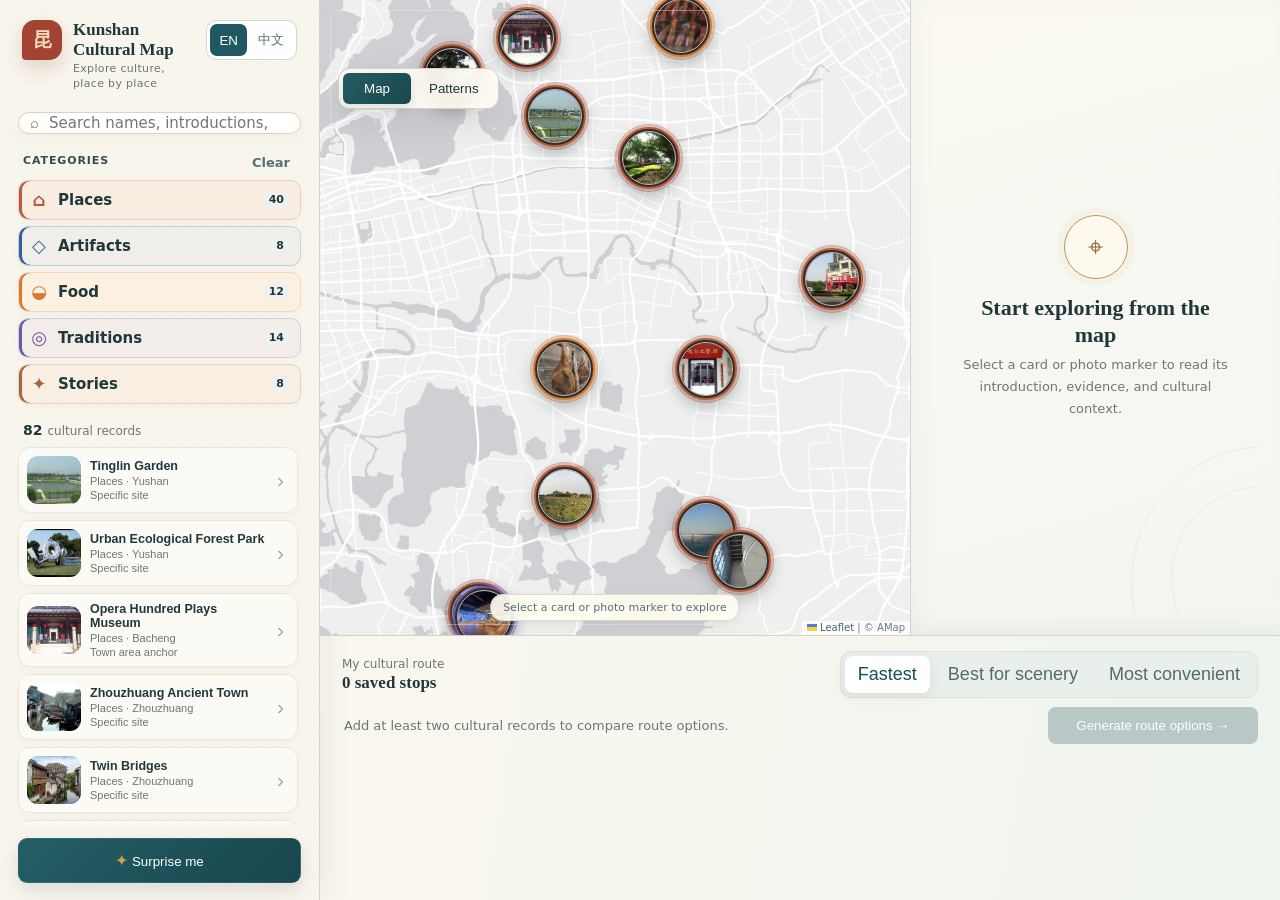
==== map.html @ 2eab8b7f "Enhance Kunshan cultural map experience" ====
<!doctype html>
<html lang="en">
  <head>
    <meta charset="UTF-8" />
    <meta name="viewport" content="width=device-width, initial-scale=1.0" />
    <meta name="description" content="Kunshan Cultural Map: discover culture, save places, and plan a route." />
    <title>Kunshan Cultural Map</title>
    <link rel="icon" type="image/svg+xml" href="data:image/svg+xml,%3Csvg xmlns='http://www.w3.org/2000/svg' viewBox='0 0 64 64'%3E%3Cpath fill='%231c4d57' d='M8 11h48v42H8z'/%3E%3Cpath fill='%23f3b841' d='M16 21h32v5H16zm0 10h24v5H16zm0 10h32v5H16z'/%3E%3C/svg%3E" />
    <link rel="stylesheet" href="vendor/leaflet.css" />
    <link rel="stylesheet" href="styles.css?v=cultural-polish-10" />
  </head>
  <body>
    <div class="app-shell">
      <aside class="sidebar" id="explorePanel" aria-label="Cultural discovery">
        <header class="brand"><a class="brand-mark" href="index.html" aria-label="Home">昆</a><div><strong id="brandTitle">Kunshan Cultural Map</strong><small id="brandSubtitle">Explore culture, place by place</small></div><div class="language-toggle" role="group" aria-label="Language"><button type="button" data-language="en">EN</button><button type="button" data-language="zh">中文</button></div></header>
        <label class="search"><span aria-hidden="true">⌕</span><input id="searchInput" type="search" placeholder="Search culture, places, or stories" autocomplete="off" /></label>
        <div class="filter-heading"><span id="categoryHeading">Categories</span><button id="clearFilters" class="text-button">Clear</button></div>
        <nav id="categoryFilters" class="filters" aria-label="Cultural category filters"></nav>
        <div class="results-meta"><strong id="resultCount">0</strong><span id="resultLabel">cultural discoveries</span></div>
        <section id="itemList" class="item-list" aria-label="文化发现列表"></section>
        <button id="surpriseButton" class="surprise" type="button"><span>✦</span> Surprise me</button>
      </aside>

      <main class="map-area">
        <div class="map-toolbar"><span id="mapLabel" class="map-label"><i></i> Kunshan · Cultural discovery</span><div class="zoom-controls"><button id="zoomIn" aria-label="Zoom in">+</button><button id="zoomOut" aria-label="Zoom out">−</button><button id="resetMap" aria-label="Reset map">⌖</button></div></div>
        <div class="view-switch" role="group" aria-label="Visualization view"><button id="mapViewButton" type="button" aria-pressed="true">Map</button><button id="patternsViewButton" type="button" aria-pressed="false">Patterns</button></div>
        <section id="patternsPanel" class="patterns-panel" hidden aria-label="Cultural patterns"><div class="patterns-intro"><h2 id="patternsTitle">Cultural patterns</h2><p id="patternsIntro">Compare categories and explore sourced cultural connections.</p></div><div class="patterns-grid"><div class="chart-card"><h3 id="chartTitle">Discoveries by category</h3><p id="chartHint">Select a bar to filter the map and list.</p><div id="categoryChart" class="category-chart"></div></div><div class="chart-card network-card"><h3 id="networkTitle">Cultural connections</h3><p id="networkHint">Select a node to see its story. Links come from the source dataset, not travel routes.</p><svg id="networkGraph" viewBox="0 0 600 390" role="img" aria-label="Network of related cultural discoveries"></svg><div id="networkLegend" class="network-legend"></div></div></div></section>
        <div id="mapViewport" class="map-viewport" aria-label="Interactive Kunshan map. Drag and zoom to explore." tabindex="0"></div>
        <div id="mapHint" class="map-hint">Drag to explore · Scroll or use controls to zoom</div>
      </main>

      <aside id="detailPanel" class="detail-panel" aria-live="polite"></aside>
      <section id="routePanel" class="route-panel" aria-label="Cultural route planning"></section>
    </div>
    <script src="data.js"></script>
    <script src="vendor/leaflet.js"></script>
    <script src="app.js?v=clean-markers-8"></script>
  </body>
</html>
---- vendor/leaflet.css ----
/* required styles */

.leaflet-pane,
.leaflet-tile,
.leaflet-marker-icon,
.leaflet-marker-shadow,
.leaflet-tile-container,
.leaflet-pane > svg,
.leaflet-pane > canvas,
.leaflet-zoom-box,
.leaflet-image-layer,
.leaflet-layer {
	position: absolute;
	left: 0;
	top: 0;
	}
.leaflet-container {
	overflow: hidden;
	}
.leaflet-tile,
.leaflet-marker-icon,
.leaflet-marker-shadow {
	-webkit-user-select: none;
	   -moz-user-select: none;
	        user-select: none;
	  -webkit-user-drag: none;
	}
/* Prevents IE11 from highlighting tiles in blue */
.leaflet-tile::selection {
	background: transparent;
}
/* Safari renders non-retina tile on retina better with this, but Chrome is worse */
.leaflet-safari .leaflet-tile {
	image-rendering: -webkit-optimize-contrast;
	}
/* hack that prevents hw layers "stretching" when loading new tiles */
.leaflet-safari .leaflet-tile-container {
	width: 1600px;
	height: 1600px;
	-webkit-transform-origin: 0 0;
	}
.leaflet-marker-icon,
.leaflet-marker-shadow {
	display: block;
	}
/* .leaflet-container svg: reset svg max-width decleration shipped in Joomla! (joomla.org) 3.x */
/* .leaflet-container img: map is broken in FF if you have max-width: 100% on tiles */
.leaflet-container .leaflet-overlay-pane svg {
	max-width: none !important;
	max-height: none !important;
	}
.leaflet-container .leaflet-marker-pane img,
.leaflet-container .leaflet-shadow-pane img,
.leaflet-container .leaflet-tile-pane img,
.leaflet-container img.leaflet-image-layer,
.leaflet-container .leaflet-tile {
	max-width: none !important;
	max-height: none !important;
	width: auto;
	padding: 0;
	}

.leaflet-container img.leaflet-tile {
	/* See: https://bugs.chromium.org/p/chromium/issues/detail?id=600120 */
	mix-blend-mode: plus-lighter;
}

.leaflet-container.leaflet-touch-zoom {
	-ms-touch-action: pan-x pan-y;
	touch-action: pan-x pan-y;
	}
.leaflet-container.leaflet-touch-drag {
	-ms-touch-action: pinch-zoom;
	/* Fallback for FF which doesn't support pinch-zoom */
	touch-action: none;
	touch-action: pinch-zoom;
}
.leaflet-container.leaflet-touch-drag.leaflet-touch-zoom {
	-ms-touch-action: none;
	touch-action: none;
}
.leaflet-container {
	-webkit-tap-highlight-color: transparent;
}
.leaflet-container a {
	-webkit-tap-highlight-color: rgba(51, 181, 229, 0.4);
}
.leaflet-tile {
	filter: inherit;
	visibility: hidden;
	}
.leaflet-tile-loaded {
	visibility: inherit;
	}
.leaflet-zoom-box {
	width: 0;
	height: 0;
	-moz-box-sizing: border-box;
	     box-sizing: border-box;
	z-index: 800;
	}
/* workaround for https://bugzilla.mozilla.org/show_bug.cgi?id=888319 */
.leaflet-overlay-pane svg {
	-moz-user-select: none;
	}

.leaflet-pane         { z-index: 400; }

.leaflet-tile-pane    { z-index: 200; }
.leaflet-overlay-pane { z-index: 400; }
.leaflet-shadow-pane  { z-index: 500; }
.leaflet-marker-pane  { z-index: 600; }
.leaflet-tooltip-pane   { z-index: 650; }
.leaflet-popup-pane   { z-index: 700; }

.leaflet-map-pane canvas { z-index: 100; }
.leaflet-map-pane svg    { z-index: 200; }

.leaflet-vml-shape {
	width: 1px;
	height: 1px;
	}
.lvml {
	behavior: url(#default#VML);
	display: inline-block;
	position: absolute;
	}


/* control positioning */

.leaflet-control {
	position: relative;
	z-index: 800;
	pointer-events: visiblePainted; /* IE 9-10 doesn't have auto */
	pointer-events: auto;
	}
.leaflet-top,
.leaflet-bottom {
	position: absolute;
	z-index: 1000;
	pointer-events: none;
	}
.leaflet-top {
	top: 0;
	}
.leaflet-right {
	right: 0;
	}
.leaflet-bottom {
	bottom: 0;
	}
.leaflet-left {
	left: 0;
	}
.leaflet-control {
	float: left;
	clear: both;
	}
.leaflet-right .leaflet-control {
	float: right;
	}
.leaflet-top .leaflet-control {
	margin-top: 10px;
	}
.leaflet-bottom .leaflet-control {
	margin-bottom: 10px;
	}
.leaflet-left .leaflet-control {
	margin-left: 10px;
	}
.leaflet-right .leaflet-control {
	margin-right: 10px;
	}


/* zoom and fade animations */

.leaflet-fade-anim .leaflet-popup {
	opacity: 0;
	-webkit-transition: opacity 0.2s linear;
	   -moz-transition: opacity 0.2s linear;
	        transition: opacity 0.2s linear;
	}
.leaflet-fade-anim .leaflet-map-pane .leaflet-popup {
	opacity: 1;
	}
.leaflet-zoom-animated {
	-webkit-transform-origin: 0 0;
	    -ms-transform-origin: 0 0;
	        transform-origin: 0 0;
	}
svg.leaflet-zoom-animated {
	will-change: transform;
}

.leaflet-zoom-anim .leaflet-zoom-animated {
	-webkit-transition: -webkit-transform 0.25s cubic-bezier(0,0,0.25,1);
	   -moz-transition:    -moz-transform 0.25s cubic-bezier(0,0,0.25,1);
	        transition:         transform 0.25s cubic-bezier(0,0,0.25,1);
	}
.leaflet-zoom-anim .leaflet-tile,
.leaflet-pan-anim .leaflet-tile {
	-webkit-transition: none;
	   -moz-transition: none;
	        transition: none;
	}

.leaflet-zoom-anim .leaflet-zoom-hide {
	visibility: hidden;
	}


/* cursors */

.leaflet-interactive {
	cursor: pointer;
	}
.leaflet-grab {
	cursor: -webkit-grab;
	cursor:    -moz-grab;
	cursor:         grab;
	}
.leaflet-crosshair,
.leaflet-crosshair .leaflet-interactive {
	cursor: crosshair;
	}
.leaflet-popup-pane,
.leaflet-control {
	cursor: auto;
	}
.leaflet-dragging .leaflet-grab,
.leaflet-dragging .leaflet-grab .leaflet-interactive,
.leaflet-dragging .leaflet-marker-draggable {
	cursor: move;
	cursor: -webkit-grabbing;
	cursor:    -moz-grabbing;
	cursor:         grabbing;
	}

/* marker & overlays interactivity */
.leaflet-marker-icon,
.leaflet-marker-shadow,
.leaflet-image-layer,
.leaflet-pane > svg path,
.leaflet-tile-container {
	pointer-events: none;
	}

.leaflet-marker-icon.leaflet-interactive,
.leaflet-image-layer.leaflet-interactive,
.leaflet-pane > svg path.leaflet-interactive,
svg.leaflet-image-layer.leaflet-interactive path {
	pointer-events: visiblePainted; /* IE 9-10 doesn't have auto */
	pointer-events: auto;
	}

/* visual tweaks */

.leaflet-container {
	background: #ddd;
	outline-offset: 1px;
	}
.leaflet-container a {
	color: #0078A8;
	}
.leaflet-zoom-box {
	border: 2px dotted #38f;
	background: rgba(255,255,255,0.5);
	}


/* general typography */
.leaflet-container {
	font-family: "Helvetica Neue", Arial, Helvetica, sans-serif;
	font-size: 12px;
	font-size: 0.75rem;
	line-height: 1.5;
	}


/* general toolbar styles */

.leaflet-bar {
	box-shadow: 0 1px 5px rgba(0,0,0,0.65);
	border-radius: 4px;
	}
.leaflet-bar a {
	background-color: #fff;
	border-bottom: 1px solid #ccc;
	width: 26px;
	height: 26px;
	line-height: 26px;
	display: block;
	text-align: center;
	text-decoration: none;
	color: black;
	}
.leaflet-bar a,
.leaflet-control-layers-toggle {
	background-position: 50% 50%;
	background-repeat: no-repeat;
	display: block;
	}
.leaflet-bar a:hover,
.leaflet-bar a:focus {
	background-color: #f4f4f4;
	}
.leaflet-bar a:first-child {
	border-top-left-radius: 4px;
	border-top-right-radius: 4px;
	}
.leaflet-bar a:last-child {
	border-bottom-left-radius: 4px;
	border-bottom-right-radius: 4px;
	border-bottom: none;
	}
.leaflet-bar a.leaflet-disabled {
	cursor: default;
	background-color: #f4f4f4;
	color: #bbb;
	}

.leaflet-touch .leaflet-bar a {
	width: 30px;
	height: 30px;
	line-height: 30px;
	}
.leaflet-touch .leaflet-bar a:first-child {
	border-top-left-radius: 2px;
	border-top-right-radius: 2px;
	}
.leaflet-touch .leaflet-bar a:last-child {
	border-bottom-left-radius: 2px;
	border-bottom-right-radius: 2px;
	}

/* zoom control */

.leaflet-control-zoom-in,
.leaflet-control-zoom-out {
	font: bold 18px 'Lucida Console', Monaco, monospace;
	text-indent: 1px;
	}

.leaflet-touch .leaflet-control-zoom-in, .leaflet-touch .leaflet-control-zoom-out  {
	font-size: 22px;
	}


/* layers control */

.leaflet-control-layers {
	box-shadow: 0 1px 5px rgba(0,0,0,0.4);
	background: #fff;
	border-radius: 5px;
	}
.leaflet-control-layers-toggle {
	background-image: url(images/layers.png);
	width: 36px;
	height: 36px;
	}
.leaflet-retina .leaflet-control-layers-toggle {
	background-image: url(images/layers-2x.png);
	background-size: 26px 26px;
	}
.leaflet-touch .leaflet-control-layers-toggle {
	width: 44px;
	height: 44px;
	}
.leaflet-control-layers .leaflet-control-layers-list,
.leaflet-control-layers-expanded .leaflet-control-layers-toggle {
	display: none;
	}
.leaflet-control-layers-expanded .leaflet-control-layers-list {
	display: block;
	position: relative;
	}
.leaflet-control-layers-expanded {
	padding: 6px 10px 6px 6px;
	color: #333;
	background: #fff;
	}
.leaflet-control-layers-scrollbar {
	overflow-y: scroll;
	overflow-x: hidden;
	padding-right: 5px;
	}
.leaflet-control-layers-selector {
	margin-top: 2px;
	position: relative;
	top: 1px;
	}
.leaflet-control-layers label {
	display: block;
	font-size: 13px;
	font-size: 1.08333em;
	}
.leaflet-control-layers-separator {
	height: 0;
	border-top: 1px solid #ddd;
	margin: 5px -10px 5px -6px;
	}

/* Default icon URLs */
.leaflet-default-icon-path { /* used only in path-guessing heuristic, see L.Icon.Default */
	background-image: url(images/marker-icon.png);
	}


/* attribution and scale controls */

.leaflet-container .leaflet-control-attribution {
	background: #fff;
	background: rgba(255, 255, 255, 0.8);
	margin: 0;
	}
.leaflet-control-attribution,
.leaflet-control-scale-line {
	padding: 0 5px;
	color: #333;
	line-height: 1.4;
	}
.leaflet-control-attribution a {
	text-decoration: none;
	}
.leaflet-control-attribution a:hover,
.leaflet-control-attribution a:focus {
	text-decoration: underline;
	}
.leaflet-attribution-flag {
	display: inline !important;
	vertical-align: baseline !important;
	width: 1em;
	height: 0.6669em;
	}
.leaflet-left .leaflet-control-scale {
	margin-left: 5px;
	}
.leaflet-bottom .leaflet-control-scale {
	margin-bottom: 5px;
	}
.leaflet-control-scale-line {
	border: 2px solid #777;
	border-top: none;
	line-height: 1.1;
	padding: 2px 5px 1px;
	white-space: nowrap;
	-moz-box-sizing: border-box;
	     box-sizing: border-box;
	background: rgba(255, 255, 255, 0.8);
	text-shadow: 1px 1px #fff;
	}
.leaflet-control-scale-line:not(:first-child) {
	border-top: 2px solid #777;
	border-bottom: none;
	margin-top: -2px;
	}
.leaflet-control-scale-line:not(:first-child):not(:last-child) {
	border-bottom: 2px solid #777;
	}

.leaflet-touch .leaflet-control-attribution,
.leaflet-touch .leaflet-control-layers,
.leaflet-touch .leaflet-bar {
	box-shadow: none;
	}
.leaflet-touch .leaflet-control-layers,
.leaflet-touch .leaflet-bar {
	border: 2px solid rgba(0,0,0,0.2);
	background-clip: padding-box;
	}


/* popup */

.leaflet-popup {
	position: absolute;
	text-align: center;
	margin-bottom: 20px;
	}
.leaflet-popup-content-wrapper {
	padding: 1px;
	text-align: left;
	border-radius: 12px;
	}
.leaflet-popup-content {
	margin: 13px 24px 13px 20px;
	line-height: 1.3;
	font-size: 13px;
	font-size: 1.08333em;
	min-height: 1px;
	}
.leaflet-popup-content p {
	margin: 17px 0;
	margin: 1.3em 0;
	}
.leaflet-popup-tip-container {
	width: 40px;
	height: 20px;
	position: absolute;
	left: 50%;
	margin-top: -1px;
	margin-left: -20px;
	overflow: hidden;
	pointer-events: none;
	}
.leaflet-popup-tip {
	width: 17px;
	height: 17px;
	padding: 1px;

	margin: -10px auto 0;
	pointer-events: auto;

	-webkit-transform: rotate(45deg);
	   -moz-transform: rotate(45deg);
	    -ms-transform: rotate(45deg);
	        transform: rotate(45deg);
	}
.leaflet-popup-content-wrapper,
.leaflet-popup-tip {
	background: white;
	color: #333;
	box-shadow: 0 3px 14px rgba(0,0,0,0.4);
	}
.leaflet-container a.leaflet-popup-close-button {
	position: absolute;
	top: 0;
	right: 0;
	border: none;
	text-align: center;
	width: 24px;
	height: 24px;
	font: 16px/24px Tahoma, Verdana, sans-serif;
	color: #757575;
	text-decoration: none;
	background: transparent;
	}
.leaflet-container a.leaflet-popup-close-button:hover,
.leaflet-container a.leaflet-popup-close-button:focus {
	color: #585858;
	}
.leaflet-popup-scrolled {
	overflow: auto;
	}

.leaflet-oldie .leaflet-popup-content-wrapper {
	-ms-zoom: 1;
	}
.leaflet-oldie .leaflet-popup-tip {
	width: 24px;
	margin: 0 auto;

	-ms-filter: "progid:DXImageTransform.Microsoft.Matrix(M11=0.70710678, M12=0.70710678, M21=-0.70710678, M22=0.70710678)";
	filter: progid:DXImageTransform.Microsoft.Matrix(M11=0.70710678, M12=0.70710678, M21=-0.70710678, M22=0.70710678);
	}

.leaflet-oldie .leaflet-control-zoom,
.leaflet-oldie .leaflet-control-layers,
.leaflet-oldie .leaflet-popup-content-wrapper,
.leaflet-oldie .leaflet-popup-tip {
	border: 1px solid #999;
	}


/* div icon */

.leaflet-div-icon {
	background: #fff;
	border: 1px solid #666;
	}


/* Tooltip */
/* Base styles for the element that has a tooltip */
.leaflet-tooltip {
	position: absolute;
	padding: 6px;
	background-color: #fff;
	border: 1px solid #fff;
	border-radius: 3px;
	color: #222;
	white-space: nowrap;
	-webkit-user-select: none;
	-moz-user-select: none;
	-ms-user-select: none;
	user-select: none;
	pointer-events: none;
	box-shadow: 0 1px 3px rgba(0,0,0,0.4);
	}
.leaflet-tooltip.leaflet-interactive {
	cursor: pointer;
	pointer-events: auto;
	}
.leaflet-tooltip-top:before,
.leaflet-tooltip-bottom:before,
.leaflet-tooltip-left:before,
.leaflet-tooltip-right:before {
	position: absolute;
	pointer-events: none;
	border: 6px solid transparent;
	background: transparent;
	content: "";
	}

/* Directions */

.leaflet-tooltip-bottom {
	margin-top: 6px;
}
.leaflet-tooltip-top {
	margin-top: -6px;
}
.leaflet-tooltip-bottom:before,
.leaflet-tooltip-top:before {
	left: 50%;
	margin-left: -6px;
	}
.leaflet-tooltip-top:before {
	bottom: 0;
	margin-bottom: -12px;
	border-top-color: #fff;
	}
.leaflet-tooltip-bottom:before {
	top: 0;
	margin-top: -12px;
	margin-left: -6px;
	border-bottom-color: #fff;
	}
.leaflet-tooltip-left {
	margin-left: -6px;
}
.leaflet-tooltip-right {
	margin-left: 6px;
}
.leaflet-tooltip-left:before,
.leaflet-tooltip-right:before {
	top: 50%;
	margin-top: -6px;
	}
.leaflet-tooltip-left:before {
	right: 0;
	margin-right: -12px;
	border-left-color: #fff;
	}
.leaflet-tooltip-right:before {
	left: 0;
	margin-left: -12px;
	border-right-color: #fff;
	}

/* Printing */

@media print {
	/* Prevent printers from removing background-images of controls. */
	.leaflet-control {
		-webkit-print-color-adjust: exact;
		print-color-adjust: exact;
		}
	}
---- styles.css ----
:root{--ink:#18323a;--muted:#60767b;--line:#d5e0e1;--paper:#fbfcf9;--teal:#1c4d57;--yellow:#f3b841}*{box-sizing:border-box}body{margin:0;background:#e9f0ef;color:var(--ink);font-family:Inter,"Noto Sans SC","Microsoft YaHei",system-ui,sans-serif;font-size:15px}.app-shell{height:100vh;min-height:680px;display:grid;grid-template-columns:300px minmax(420px,1fr) 340px;grid-template-rows:1fr 205px;overflow:hidden}.sidebar,.detail-panel,.route-panel{background:var(--paper)}.sidebar{grid-row:1/3;border-right:1px solid var(--line);padding:22px 16px 18px;display:flex;flex-direction:column;min-height:0}.brand{display:flex;align-items:center;gap:10px;margin:0 5px 22px}.brand-mark{display:grid;place-items:center;width:36px;height:36px;background:var(--teal);color:white;font-weight:800;border-radius:10px;font-size:19px}.brand strong,.brand small{display:block}.brand strong{font-size:16px}.brand small{font-size:11px;color:var(--muted);margin-top:2px;letter-spacing:.05em}.search{height:41px;border:1px solid var(--line);border-radius:9px;display:flex;align-items:center;gap:8px;padding:0 11px;color:var(--muted);background:white}.search input{min-width:0;border:0;outline:0;width:100%;font:inherit}.filter-heading{display:flex;justify-content:space-between;margin:22px 5px 9px;font-size:13px;font-weight:700}.text-button{border:0;background:none;color:#52727a;font:inherit;cursor:pointer}.filters{display:grid;gap:4px}.filter{border:1px solid transparent;background:transparent;display:flex;align-items:center;gap:9px;border-radius:8px;padding:8px 9px;color:#50676d;font:inherit;text-align:left;cursor:pointer}.filter span{color:var(--category);font-size:18px;width:20px;text-align:center}.filter b{font-size:11px;font-weight:600;margin-left:auto;background:#edf1f0;border-radius:10px;padding:2px 6px}.filter.active{border-color:color-mix(in srgb,var(--category) 30%,white);background:color-mix(in srgb,var(--category) 9%,white);color:var(--ink);font-weight:650}.results-meta{display:flex;align-items:baseline;gap:5px;margin:21px 5px 8px;color:var(--muted);font-size:12px}.results-meta strong{color:var(--ink);font-size:14px}.item-list{overflow:auto;min-height:0;display:grid;gap:6px;padding-right:2px}.item-card{display:grid;grid-template-columns:35px 1fr 12px;align-items:center;gap:9px;padding:8px;border:1px solid transparent;background:transparent;border-radius:9px;text-align:left;cursor:pointer;color:inherit}.item-card:hover,.item-card.selected{background:white;border-color:var(--line);box-shadow:0 2px 8px #18323a0d}.item-icon{display:grid;place-items:center;width:35px;height:35px;border-radius:9px;font-size:18px}.item-card strong,.item-card small,.item-card em{display:block}.item-card strong{font-size:13px}.item-card small,.item-card em{font-size:11px;color:var(--muted);font-style:normal;margin-top:2px}.item-card i{font-size:21px;font-style:normal;color:#9aadaf}.empty{padding:17px 8px;color:var(--muted);line-height:1.6;font-size:13px}.surprise{margin-top:13px;border:0;border-radius:9px;padding:12px;background:var(--teal);color:white;font:600 14px inherit;cursor:pointer}.surprise span{color:var(--yellow);font-size:16px}.map-area{position:relative;overflow:hidden;background:#dcebef}.map-toolbar{position:absolute;z-index:3;top:18px;left:18px;right:18px;display:flex;justify-content:space-between;pointer-events:none}.map-label,.zoom-controls{background:#ffffffed;box-shadow:0 2px 12px #18323a18;border:1px solid #d7e4e6;border-radius:9px}.map-label{padding:8px 11px;font-size:12px;font-weight:650;display:flex;align-items:center;gap:7px}.map-label i{width:8px;height:8px;background:#d87932;border-radius:50%}.zoom-controls{display:flex;overflow:hidden;pointer-events:auto}.zoom-controls button{width:35px;border:0;border-right:1px solid var(--line);background:white;font-size:20px;color:var(--ink);cursor:pointer}.zoom-controls button:last-child{border:0;font-size:18px}.map-viewport{width:100%;height:100%;cursor:grab;overflow:hidden;outline:0}.map-viewport:active{cursor:grabbing}.map-canvas{width:100%;height:100%;min-width:700px;position:relative;transform-origin:center;transition:transform .18s ease}.map-base,.route-layer,.markers-layer{position:absolute;inset:0;width:100%;height:100%}.water{fill:none;stroke:#8ec1ce;stroke-width:25;opacity:.65}.land{fill:#eef1da;stroke:#a7bc9d;stroke-width:3}.road{fill:none;stroke:#d4c59f;stroke-width:12;stroke-linecap:round}.road.major{stroke:#d2a888;stroke-width:20}.road.small{fill:none;stroke:#f7f3de;stroke-width:8;stroke-linecap:round}.canal{fill:none;stroke:#9cccd4;stroke-width:11}.city-name{font-size:31px;font-weight:800;fill:#6c8a89;letter-spacing:8px;opacity:.55}.city-cn{font-size:16px;font-weight:600;fill:#6c8a89;letter-spacing:7px;opacity:.7}.district-label{font-size:15px;fill:#60797c;font-weight:700}.marker{position:absolute;transform:translate(-50%,-100%);width:39px;height:48px;border:0;background:transparent;cursor:pointer;z-index:2}.marker span{display:grid;place-items:center;width:36px;height:36px;border-radius:50% 50% 50% 5px;background:var(--marker);transform:rotate(-45deg);color:white;font-size:17px;box-shadow:0 3px 7px #18323a48;border:2px solid white}.marker span::first-letter{transform:rotate(45deg)}.marker span{line-height:1}.marker.selected{z-index:4;filter:drop-shadow(0 0 7px white)}.marker.selected span{width:45px;height:45px;font-size:21px}.route-line{fill:none;stroke:#e05445;stroke-width:7;stroke-linecap:round;stroke-linejoin:round;stroke-dasharray:13 8;filter:drop-shadow(0 1px 1px #fff)}.route-dot{fill:#e05445;stroke:white;stroke-width:3}.route-number{font-size:15px;font-weight:800;fill:white;text-anchor:middle}.map-hint{position:absolute;bottom:14px;left:50%;transform:translateX(-50%);font-size:11px;background:#ffffffc7;border-radius:12px;padding:5px 10px;color:#577075}.detail-panel{border-left:1px solid var(--line);overflow:auto;grid-column:3;grid-row:1;padding:20px}.detail-empty{height:100%;display:grid;align-content:center;text-align:center;padding:30px;color:var(--muted)}.detail-empty span{font-size:39px;color:#9db4b3}.detail-empty h2{font-size:18px;color:var(--ink);margin:15px 0 5px}.detail-empty p{line-height:1.7;font-size:13px;margin:0}.detail-top{display:flex;justify-content:space-between;align-items:center}.detail-top button{border:0;background:#eef2ef;width:28px;height:28px;border-radius:50%;font-size:20px;cursor:pointer;color:var(--ink)}.category-chip{font-size:12px;font-weight:700;color:var(--category);background:color-mix(in srgb,var(--category) 13%,white);padding:5px 8px;border-radius:5px}.detail-hero{height:166px;margin:16px 0;border-radius:13px;background:linear-gradient(135deg,color-mix(in srgb,var(--hero) 86%,white),color-mix(in srgb,var(--hero) 51%,#dcebef));display:flex;align-items:center;justify-content:center;position:relative;overflow:hidden}.detail-hero span{font-size:67px;filter:drop-shadow(0 3px 3px #18323a35)}.detail-hero small{position:absolute;bottom:11px;left:12px;color:white;font-size:11px;text-shadow:0 1px 3px #0005}.detail-content h1{font-size:24px;margin:0 0 10px;letter-spacing:-.02em}.detail-content>p{font-size:14px;line-height:1.75;margin:0;color:#40585e}.practical{display:flex;gap:9px;background:#eff4f1;margin:18px 0 15px;padding:11px;border-radius:9px;color:#406166}.practical>span{font-size:19px}.practical b,.practical small{display:block}.practical b{font-size:12px}.practical small{font-size:12px;margin-top:4px}.save-button,.generate{width:100%;border:0;border-radius:8px;padding:12px;background:var(--teal);color:white;font:650 14px inherit;cursor:pointer}.save-button.saved{background:#e6f0e9;color:#25704d}.route-panel{grid-column:2/4;grid-row:2;border-top:1px solid var(--line);padding:13px 22px;overflow:auto}.route-head{display:flex;align-items:center;justify-content:space-between}.route-head span,.route-head strong{display:block}.route-head span{font-size:12px;color:var(--muted)}.route-head strong{font-size:15px;margin-top:2px}.route-head button{border:0;background:none;font-size:18px;cursor:pointer}.route-body{padding-top:9px;display:grid;grid-template-columns:minmax(0,1fr) 190px;gap:18px;align-items:center}.saved-stops{display:flex;gap:7px;overflow:auto;padding:2px}.saved-stop{display:flex;align-items:center;gap:6px;white-space:nowrap;background:#eef3f1;border:1px solid #d9e5e1;border-radius:6px;padding:5px 4px 5px 6px;font-size:12px;cursor:grab}.saved-stop b{display:grid;place-items:center;width:17px;height:17px;border-radius:50%;background:var(--teal);color:white;font-size:10px}.saved-stop button{border:0;background:transparent;color:#698085;font-size:16px;cursor:pointer}.route-empty{font-size:13px;color:var(--muted);margin:8px 0}.generate{padding:11px}.generate:disabled{background:#b9c8c7;cursor:not-allowed}.generate span{margin-left:8px}.route-result{grid-column:1/-1;border-top:1px solid #e1e8e5;padding-top:8px;font-size:12px}.route-result b{color:#244950}.route-result p{color:#637a7c;margin:4px 0 0;white-space:nowrap;overflow:auto}
@media(max-width:1050px){.app-shell{grid-template-columns:270px minmax(340px,1fr);grid-template-rows:1fr 185px}.detail-panel{position:absolute;right:0;top:0;width:320px;height:calc(100vh - 185px);z-index:5;box-shadow:-5px 0 18px #18323a14}.route-panel{grid-column:2;grid-row:2}.detail-empty{background:var(--paper)}}
@media(max-width:720px){body{overflow:auto}.app-shell{height:auto;min-height:100vh;display:flex;flex-direction:column;overflow:visible}.sidebar{height:auto;max-height:none;border-right:0;padding:15px}.brand{margin-bottom:14px}.filters{grid-template-columns:repeat(2,1fr)}.filter{padding:6px}.item-list{max-height:190px}.map-area{height:56vh;min-height:390px}.map-canvas{min-width:650px}.detail-panel{position:static;width:auto;height:auto;border-left:0;border-top:1px solid var(--line);box-shadow:none;min-height:330px}.route-panel{padding:14px 15px}.route-body{grid-template-columns:1fr}.detail-empty{min-height:260px}.map-hint{display:none}}

/* Leaflet map: a neutral OSM reading layer keeps cultural data visually primary. */
.map-viewport{cursor:auto;background:#e7ece8}.map-viewport:active{cursor:auto}.leaflet-container{font:inherit;background:#e7ece8}.leaflet-tile-pane{filter:grayscale(.82) saturate(.42) brightness(1.08) contrast(.88)}.leaflet-control-attribution{background:#ffffffbd!important;color:#687b7e!important;font-size:10px!important}.leaflet-control-attribution a{color:#45666c!important}.map-hint{z-index:500;pointer-events:none}.cultural-marker-wrap{background:transparent;border:0}.cultural-marker{width:40px;height:40px;display:grid;place-items:center;border:2px solid #fff;border-radius:50% 50% 50% 8px;background:var(--marker);color:#fff;font-size:18px;line-height:1;box-shadow:0 3px 10px #18323a56;transform:rotate(-45deg);transition:transform .15s ease,width .15s ease,height .15s ease}.cultural-marker b{font-family:"Apple Color Emoji","Segoe UI Emoji",sans-serif;font-weight:400;transform:rotate(45deg)}.cultural-marker.is-selected{width:48px;height:48px;box-shadow:0 0 0 4px #ffffffba,0 4px 12px #18323a5e;font-size:21px}.route-stop-wrap{background:transparent;border:0}.route-stop{display:grid;place-items:center;width:24px;height:24px;border-radius:50%;border:2px solid white;background:#d94f42;color:white;font-size:12px;font-weight:800;box-shadow:0 1px 5px #18323a5e}.leaflet-marker-icon{background:transparent}.leaflet-container a{color:inherit}

.brand{align-items:flex-start}.language-toggle{margin-left:auto;display:flex;overflow:hidden;border:1px solid #cbd9d7;border-radius:7px;background:#fff}.language-toggle button{border:0;background:transparent;padding:5px 7px;color:#557075;font:700 11px/1 inherit;cursor:pointer}.language-toggle button.active{background:var(--teal);color:#fff}

/* Linked basic and network idioms. */
.view-switch{position:absolute;z-index:600;top:62px;left:18px;display:flex;padding:3px;gap:3px;background:#fff;border:1px solid var(--line);border-radius:9px;box-shadow:0 2px 12px #18323a18}.view-switch button{border:0;border-radius:6px;background:transparent;color:var(--ink);padding:7px 12px;font:600 12px inherit;cursor:pointer}.view-switch button[aria-pressed="true"]{background:var(--teal);color:white}.patterns-panel{position:absolute;z-index:550;inset:0;overflow:auto;background:#edf3f1;padding:115px 24px 25px}.patterns-panel[hidden]{display:none}.patterns-intro h2{margin:0;font-size:22px}.patterns-intro p,.chart-card p{color:var(--muted);font-size:12px;line-height:1.45}.patterns-grid{display:grid;grid-template-columns:minmax(220px,.75fr) minmax(400px,1.4fr);gap:14px;margin-top:16px}.chart-card{background:white;border:1px solid var(--line);border-radius:12px;padding:18px;min-width:0}.chart-card h3{font-size:15px;margin:0}.chart-card p{min-height:35px;margin:7px 0 16px}.category-chart{display:grid;gap:12px}.chart-row{display:grid;grid-template-columns:105px 1fr 18px;align-items:center;gap:8px;border:1px solid transparent;border-radius:7px;background:transparent;padding:7px;color:var(--ink);text-align:left;font:12px inherit;cursor:pointer}.chart-row:hover,.chart-row:focus-visible{border-color:var(--teal)}.chart-row:not(.active){opacity:.43}.chart-track{height:17px;background:#edf1ef;border-radius:4px;overflow:hidden}.chart-track span{display:block;height:100%}.chart-row b{text-align:right}.network-card svg{width:100%;height:auto;max-height:390px;overflow:visible}.network-edge{stroke:#aebdbb;stroke-width:2}.network-node{cursor:pointer;outline:none}.network-node circle{stroke:white;stroke-width:3}.network-node.selected circle,.network-node:focus-visible circle{stroke:#142f35;stroke-width:4}.network-node.muted{opacity:.35}.node-icon{font-size:16px;pointer-events:none}.node-label{font-size:10px;font-weight:650;fill:var(--ink);pointer-events:none}.network-legend{font-size:11px;color:var(--muted);text-align:right}
@media(max-width:1250px){.patterns-grid{grid-template-columns:1fr}.network-card svg{max-height:320px}}
@media(max-width:720px){.patterns-panel{padding:112px 14px 20px}.view-switch{top:55px}.patterns-grid{grid-template-columns:1fr}.chart-row{grid-template-columns:105px 1fr 18px}.network-card{overflow:hidden}}

.evidence,.relations{border-top:1px solid var(--line);padding:12px 0;display:grid;gap:6px}.evidence>b,.relations>b{font-size:12px}.evidence a{font-size:11px;line-height:1.45;color:#236875;text-decoration:underline}.relations{max-height:175px;overflow:auto}.relations button{border:1px solid #d9e5e1;border-radius:6px;background:#f7faf8;text-align:left;padding:6px 8px;color:var(--ink);cursor:pointer;font:12px inherit}.relations button small{display:block;color:var(--muted);margin-top:2px}.relations p{font-size:12px;color:var(--muted);margin:0}.save-button:disabled{background:#b9c8c7;cursor:not-allowed}.network-node:hover circle{stroke:#142f35;stroke-width:4}

/* 2026 UI and interaction enhancement — preserves the original map, patterns and route areas. */
:root{--shadow:0 14px 38px #17343b18;--soft:#f2f6f3}.app-shell{grid-template-columns:320px minmax(470px,1fr) 370px;grid-template-rows:1fr 265px}.sidebar{padding:22px 18px}.brand{display:grid;grid-template-columns:40px minmax(0,1fr) auto}.brand-mark{width:40px;height:40px;border-radius:12px;box-shadow:0 7px 17px #1c4d5730}.language-toggle{border-radius:10px;padding:3px;gap:2px}.language-toggle button{border-radius:7px;padding:7px 9px}.search{height:44px;border-radius:12px;box-shadow:0 4px 16px #18323a0a}.item-list{gap:8px}.item-card{grid-template-columns:54px minmax(0,1fr) 12px;padding:8px;border-radius:12px}.item-photo{width:54px;height:48px;object-fit:cover;border-radius:9px;background:#dfe7e5;box-shadow:inset 0 0 0 1px #ffffff70}.item-card:hover,.item-card.selected{transform:translateY(-1px);box-shadow:0 7px 18px #18323a15}.item-card strong{font-size:12.5px}.map-toolbar{top:20px}.map-label,.zoom-controls,.view-switch{box-shadow:var(--shadow);backdrop-filter:blur(10px)}.map-label{border-radius:12px;padding:9px 13px}.view-switch{top:68px;border-radius:12px}.view-switch button{padding:8px 15px}.leaflet-container{background:#dfe7e3}.leaflet-tile-pane{filter:saturate(.72) brightness(1.03) contrast(.92)}.cultural-marker{width:44px;height:44px;border-radius:50%;overflow:hidden;background:var(--marker);border:3px solid white;box-shadow:0 5px 15px #18323a66;transform:none}.cultural-marker::after{content:"";position:absolute;inset:-3px;border:3px solid var(--marker);border-radius:50%;pointer-events:none}.cultural-marker img{width:100%;height:100%;object-fit:cover;display:block}.cultural-marker.is-selected{width:54px;height:54px;box-shadow:0 0 0 5px #ffffffcc,0 8px 22px #18323a70}.detail-panel{padding:22px;background:linear-gradient(180deg,#fbfcf9,#f7faf7)}.detail-hero{height:205px;background:#dce7e3;box-shadow:var(--shadow)}.detail-hero img{width:100%;height:100%;object-fit:cover}.detail-hero::after{content:"";position:absolute;inset:45% 0 0;background:linear-gradient(transparent,#0c242b9e)}.detail-hero small{z-index:1;font-size:12px}.detail-content h1{font-size:25px}.introduction{font-size:14px!important;line-height:1.8!important}.practical{border:1px solid #dce7e2;border-radius:12px}.evidence{gap:8px}.image-credit{display:block;padding-top:6px;color:var(--muted);line-height:1.45}.image-credit a{font-size:inherit}.relations{max-height:none}.relations button{display:grid;gap:3px;border-radius:10px;padding:10px;background:white;transition:.16s ease}.relations button:hover{border-color:#6d9597;transform:translateX(2px)}.relations button strong{font-size:12px}.relations button span{font-size:11px;line-height:1.5;color:#4e666b}.patterns-panel{background:linear-gradient(145deg,#edf4f1,#e7efee);padding:120px 28px 28px}.patterns-intro{max-width:760px}.patterns-intro h2{font-size:26px}.patterns-grid{grid-template-columns:minmax(260px,.72fr) minmax(440px,1.45fr);gap:18px}.chart-card{border-radius:16px;padding:21px;box-shadow:0 12px 32px #18323a0d}.chart-card h3{font-size:16px}.chart-row{grid-template-columns:112px 1fr 24px;padding:9px;border-radius:9px}.chart-track{height:22px;border-radius:7px}.chart-track span{border-radius:7px;box-shadow:inset 0 -2px 4px #0002}.network-card{background:radial-gradient(circle at 50% 45%,#fff,#f8fbf9)}.network-edge{stroke:#91aaa7;stroke-width:1.6}.network-node circle{filter:drop-shadow(0 3px 4px #18323a28)}.node-label{font-size:10.5px;paint-order:stroke;stroke:white;stroke-width:3px;stroke-linejoin:round}.route-panel{padding:14px 22px;background:linear-gradient(90deg,#fbfcf9,#f3f7f5)}.route-head{gap:20px}.route-modes{display:flex;gap:5px;background:#e9efec;padding:4px;border-radius:11px}.route-mode{border:0;border-radius:8px;background:transparent;color:#526b70;padding:7px 11px;font:650 11px inherit;cursor:pointer}.route-mode.active{background:white;color:var(--teal);box-shadow:0 2px 9px #18323a18}.route-body{grid-template-columns:minmax(0,1fr) 210px;gap:12px}.saved-stop{cursor:default;border-radius:9px;padding:5px 6px}.saved-stop img{width:28px;height:28px;object-fit:cover;border-radius:6px}.route-result{display:grid;grid-template-columns:240px minmax(0,1fr);gap:12px;align-items:start;padding-top:10px}.route-summary{display:grid;gap:4px}.route-summary span,.route-caveat{color:var(--muted);line-height:1.45}.route-legs{display:flex;gap:8px;overflow:auto;padding-bottom:4px}.route-leg{min-width:220px;display:grid;grid-template-columns:22px 1fr;gap:2px 7px;border:1px solid #d9e5e1;border-radius:10px;background:white;padding:8px}.route-leg>b{grid-row:1/3;display:grid;place-items:center;width:22px;height:22px;border-radius:50%;background:var(--teal);color:white}.route-leg span{font-weight:650;white-space:nowrap;overflow:hidden;text-overflow:ellipsis}.route-leg i{font-style:normal;color:#d87932;padding:0 5px}.route-leg em{font-style:normal;color:var(--muted);font-size:10px}.route-caveat{grid-column:1/-1}.route-stop{background:var(--route-color)}
@media(max-width:1250px){.app-shell{grid-template-columns:290px minmax(410px,1fr) 340px}.patterns-grid{grid-template-columns:1fr}.route-result{grid-template-columns:1fr}}
@media(max-width:1050px){.app-shell{grid-template-columns:280px minmax(350px,1fr);grid-template-rows:1fr 255px}.detail-panel{height:calc(100vh - 255px)}.route-modes{overflow:auto}.route-mode{white-space:nowrap}}
@media(max-width:720px){.app-shell{display:flex}.brand{grid-template-columns:40px minmax(0,1fr) auto}.route-head{align-items:flex-start;flex-direction:column}.route-body{grid-template-columns:1fr}.route-result{grid-template-columns:1fr}.patterns-grid{grid-template-columns:1fr}.detail-hero{height:230px}}
.english-place-label{background:transparent;border:0;color:#28464e;font:700 11px/1.1 Inter,system-ui,sans-serif;text-align:center;text-shadow:-1px -1px 0 #fff,1px -1px 0 #fff,-1px 1px 0 #fff,1px 1px 0 #fff,0 0 5px #fff}.english-place-label span{display:inline-block;padding:2px 4px;background:#ffffffa8;border-radius:4px}.english-place-label.major{font-size:15px;letter-spacing:.04em;color:#173941}

/* Kunshan cultural visual layer: rice paper, seal red and Jiangnan teal. */
:root{--ink:#20383c;--muted:#6d7773;--line:#d8d4c8;--paper:#f8f5ec;--teal:#205861;--yellow:#d1a14e;--seal:#a34331}body{background:#e8ede8;font-family:Inter,"Noto Sans SC","Microsoft YaHei",system-ui,sans-serif}.sidebar,.detail-panel,.route-panel{background-color:var(--paper);background-image:radial-gradient(#8e7d5e0b 1px,transparent 1px);background-size:18px 18px}.sidebar{box-shadow:7px 0 28px #17343b0d;z-index:2}.brand-mark{background:var(--seal);color:#f5dfbd;text-decoration:none;font-family:"Songti SC","STSong",serif;border-radius:13px 13px 13px 4px;box-shadow:0 8px 18px #7834252b}.brand strong,.detail-content h1,.patterns-intro h2,.route-head strong{font-family:"Songti SC","STSong",Georgia,serif}.brand strong{font-size:17px}.search{background:#fffdf7;border-color:#d9d4c6}.filter{border-radius:10px}.filter.active{background:color-mix(in srgb,var(--category) 8%,#fffaf0);box-shadow:inset 3px 0 0 var(--category)}.item-card{transition:transform .16s ease,box-shadow .16s ease}.item-card:hover,.item-card.selected{background:#fffdf7}.surprise,.save-button,.generate{background:linear-gradient(135deg,#245e66,#18464e)}.map-label{font-family:"Songti SC","STSong",Georgia,serif;font-size:13px}.detail-hero{border-radius:16px}.category-chip{border-radius:18px}.patterns-panel{background-color:#eef2eb;background-image:linear-gradient(30deg,#7c927a0a 12%,transparent 12.5%,transparent 87%,#7c927a0a 87.5%),linear-gradient(150deg,#7c927a0a 12%,transparent 12.5%,transparent 87%,#7c927a0a 87.5%);background-size:44px 76px}.chart-card{background:#fffdf8}.route-panel{background:linear-gradient(90deg,#f8f5ec,#eef3ed)}
/* Map markers show the whole photograph rather than cropping a small circle. */
.cultural-marker{position:relative;width:64px;height:52px;display:block;padding:3px;border:3px solid #fff;border-bottom:5px solid var(--marker);border-radius:10px;background:#fffdf7;overflow:hidden;box-shadow:0 7px 18px #17343b59;transform:none}.cultural-marker::after{display:none}.cultural-marker img{width:100%;height:100%;display:block;object-fit:contain;object-position:center;border-radius:5px;background:#eee9dc}.cultural-marker.is-selected{width:76px;height:62px;border-bottom-width:6px;box-shadow:0 0 0 4px #fff9e8,0 10px 26px #17343b70}.route-stop{border-color:#fffdf7}
/* Circular cultural photo nodes inspired by framed Kunqu portrait medallions. */
.cultural-marker{position:relative;width:66px;height:66px;display:block;padding:4px;border:3px solid #f0cf91;border-radius:50%;background:#3c3328;overflow:visible;box-shadow:0 0 0 5px #6f5a3e78,0 7px 20px #172e3370;transform:none;transition:width .16s ease,height .16s ease,box-shadow .16s ease}.cultural-marker::before{content:"";position:absolute;inset:2px;border:1px solid #fff5dca8;border-radius:50%;z-index:2;pointer-events:none}.cultural-marker::after{content:"";display:block;position:absolute;inset:-10px;border-radius:50%;background:color-mix(in srgb,var(--marker) 28%,transparent);z-index:-1;pointer-events:none}.cultural-marker img{width:100%;height:100%;display:block;object-fit:cover;object-position:center;border-radius:50%;background:#2f2a23}.cultural-marker.is-selected{width:86px;height:86px;padding:5px;border-width:4px;border-color:#f3d39a;box-shadow:0 0 0 7px #8b6d4378,0 0 0 12px #fff8e75e,0 12px 30px #172e3382}.cultural-marker.is-selected::after{inset:-15px;background:color-mix(in srgb,var(--marker) 34%,transparent)}
.cultural-marker img{position:absolute;inset:4px;width:calc(100% - 8px);height:calc(100% - 8px);max-width:none;display:block;object-fit:cover;object-position:center;border-radius:50%;clip-path:circle(50% at 50% 50%);background:#2f2a23;z-index:1}.cultural-marker.is-selected img{inset:5px;width:calc(100% - 10px);height:calc(100% - 10px)}
.marker-count{position:absolute;right:-7px;top:-7px;z-index:4;display:grid;place-items:center;min-width:24px;height:24px;padding:0 5px;border:2px solid #fff6df;border-radius:13px;background:var(--seal);color:white;font:800 11px/1 Inter,system-ui,sans-serif;box-shadow:0 3px 9px #172e3355;transform:none!important}.cultural-marker.is-cluster{box-shadow:0 0 0 5px #6f5a3e78,0 0 0 9px color-mix(in srgb,var(--marker) 24%,transparent),0 8px 22px #172e3370}
/* Stable Safari-safe marker: the outer ring may overflow, the inner photo wrapper may not. */
.cultural-marker{position:relative;width:62px;height:62px;display:block;padding:0;border:3px solid var(--marker);border-radius:50%;background:#302c27;overflow:visible;box-shadow:0 0 0 5px color-mix(in srgb,var(--marker) 34%,transparent),0 7px 17px #172e335c;transform:none}.cultural-marker::before{content:"";position:absolute;inset:2px;border:1px solid #fff6e5c7;border-radius:50%;z-index:3;pointer-events:none}.cultural-marker::after{content:"";display:block;position:absolute;inset:-8px;border:1px solid color-mix(in srgb,var(--marker) 62%,transparent);border-radius:50%;background:transparent;z-index:-1;pointer-events:none}.marker-photo{position:absolute;inset:4px;display:block;border-radius:50%;overflow:hidden;isolation:isolate;background:#342f29;z-index:1}.marker-photo img{position:absolute!important;inset:0!important;width:100%!important;height:100%!important;max-width:100%!important;display:block;object-fit:cover;object-position:center;border:0!important;border-radius:0!important;clip-path:none!important;background:#342f29}.cultural-marker.is-selected{width:82px;height:82px;padding:0;border:4px solid var(--marker);box-shadow:0 0 0 6px color-mix(in srgb,var(--marker) 42%,transparent),0 0 0 10px #fff8ed70,0 10px 25px #172e3375}.cultural-marker.is-selected .marker-photo{inset:5px}.cultural-marker.is-selected::after{inset:-11px;border-color:color-mix(in srgb,var(--marker) 72%,transparent);background:transparent}.cultural-marker.is-cluster{box-shadow:0 0 0 5px color-mix(in srgb,var(--marker) 34%,transparent),0 7px 17px #172e335c}.marker-count{display:none!important}

/* Cultural interface polish v10 */
.cultural-marker{border-width:2px;box-shadow:0 0 0 2px color-mix(in srgb,var(--marker) 28%,transparent),0 6px 15px #172e334c}.cultural-marker::before{inset:2px;border-color:#fffaf0ad}.cultural-marker::after{inset:-5px;border-color:color-mix(in srgb,var(--marker) 44%,transparent)}.marker-photo{inset:3px}.cultural-marker.is-cluster{box-shadow:0 0 0 2px color-mix(in srgb,var(--marker) 28%,transparent),0 6px 15px #172e334c}.cultural-marker.is-selected{border-width:3px;box-shadow:0 0 0 3px color-mix(in srgb,var(--marker) 35%,transparent),0 0 0 7px #fff9ef7a,0 10px 24px #172e3366}.cultural-marker.is-selected .marker-photo{inset:4px}.cultural-marker.is-selected::after{inset:-8px;border-color:color-mix(in srgb,var(--marker) 58%,transparent)}
body{background:#e7ece7}.app-shell{background:#eef2ed}.sidebar{padding:20px 18px 17px;border-right:1px solid #d5d3c9;box-shadow:8px 0 28px #1c3e4310}.brand{margin:0 4px 20px;gap:11px}.brand-mark{border:1px solid #7f2f241f}.brand small{letter-spacing:.03em;line-height:1.35}.search{height:45px;border-color:#d8d3c5;background:#fffdf8;box-shadow:0 5px 16px #3f4d4509;transition:.18s ease}.search:focus-within{border-color:#719398;box-shadow:0 0 0 3px #2f6a7315}.filter-heading{margin-top:20px;color:#344e52}.filter-heading>span{font-size:11px;letter-spacing:.08em;text-transform:uppercase}.filters{gap:6px}.filter{min-height:40px;padding:8px 10px;background:#ffffff62;border-color:#e6e0d4;transition:.16s ease}.filter:hover{transform:translateX(2px);background:#fffdf8}.filter.active{box-shadow:inset 3px 0 0 var(--category),0 3px 10px #243f4207}.results-meta{margin-top:18px}.item-list{gap:7px;padding:1px 3px 4px 0}.item-card{background:#ffffff76;border:1px solid #ece6da;box-shadow:0 2px 8px #263c3d08;transition:.16s ease}.item-card:hover,.item-card.selected{transform:translateY(-1px) translateX(2px);background:#fffdf8;border-color:#d9d1c2;box-shadow:0 7px 18px #263c3d12}.item-photo{border-radius:11px}.surprise{border:1px solid #ffffff18;box-shadow:0 7px 17px #183f4520;transition:.18s ease}.surprise:hover{transform:translateY(-1px);filter:brightness(1.06)}
.map-area{box-shadow:inset 0 0 0 1px #213f4210}.map-area::after{content:"";position:absolute;z-index:450;inset:10px;border:1px solid #fff8e65c;border-radius:8px;pointer-events:none}.map-label{background:#fffdf4ed;border-color:#d7d2c5;padding:9px 13px}.map-label i{background:var(--seal);box-shadow:0 0 0 3px #a3433120}.zoom-controls{border-color:#d7d2c5}.zoom-controls button{background:#fffdf6;transition:.15s ease}.zoom-controls button:hover{background:#f0e8d8;color:var(--seal)}.view-switch{padding:4px;background:#fffdf6ed;border-color:#d7d2c5}.view-switch button{min-width:68px}.view-switch button[aria-pressed="true"]{background:linear-gradient(135deg,#255c63,#1b484f);box-shadow:0 4px 12px #1d4a5029}.map-hint{padding:6px 12px;border:1px solid #ded8ca;background:#fffdf1e8;box-shadow:0 5px 14px #203c4013}
.detail-panel{border-left:1px solid #d8d3c8;background:linear-gradient(165deg,#fbf9f2,#f3f6f0);box-shadow:inset 8px 0 24px #25424708}.detail-empty{position:relative;overflow:hidden}.detail-empty::before,.detail-empty::after{content:"";position:absolute;border:1px solid #7193981d;border-radius:50%;pointer-events:none}.detail-empty::before{width:270px;height:270px;right:-145px;bottom:-105px}.detail-empty::after{width:180px;height:180px;right:-95px;bottom:-55px}.detail-empty>span{width:64px;height:64px;margin:0 auto;display:grid;place-items:center;border:1px solid #be955b;border-radius:50%;background:#fffaf0;color:#9f6841;box-shadow:0 0 0 7px #be955b12;font-size:27px}.detail-empty h2{font:600 22px/1.25 "Songti SC","STSong",Georgia,serif}.detail-empty p{max-width:265px;margin:auto}.detail-top{position:sticky;top:0;z-index:2;padding:2px 0 8px;background:linear-gradient(#fbf9f2 70%,transparent)}.detail-content h1{line-height:1.18}.practical{background:#edf3ed;border-color:#d7e0d8}.evidence,.relations{border-color:#ddd8cc}.relations button{background:#fffdf8;border-color:#e3ddd1}.save-button{box-shadow:0 8px 18px #1d4c5222;transition:.16s ease}.save-button:hover{transform:translateY(-1px)}
.route-panel{padding:15px 22px;border-top:1px solid #d6d2c7;background:linear-gradient(100deg,#faf7ee,#eff4ee);box-shadow:0 -7px 25px #2340450a}.route-head strong{font-size:17px}.route-modes{border:1px solid #dce3dc;background:#e9efea}.route-mode{padding:8px 13px}.route-mode.active{color:#194e55;box-shadow:0 4px 11px #24444715}.generate{box-shadow:0 7px 16px #1d4b5120}.generate:disabled{box-shadow:none}.patterns-panel{background-color:#edf2ed}.patterns-intro h2{font-family:"Songti SC","STSong",Georgia,serif}.chart-card{border-color:#d9d6cb;box-shadow:0 14px 34px #233d3f0d}.chart-row:hover{background:#faf7ef}.network-card{background:radial-gradient(circle at 50% 42%,#fffef9,#f4f7f2)}
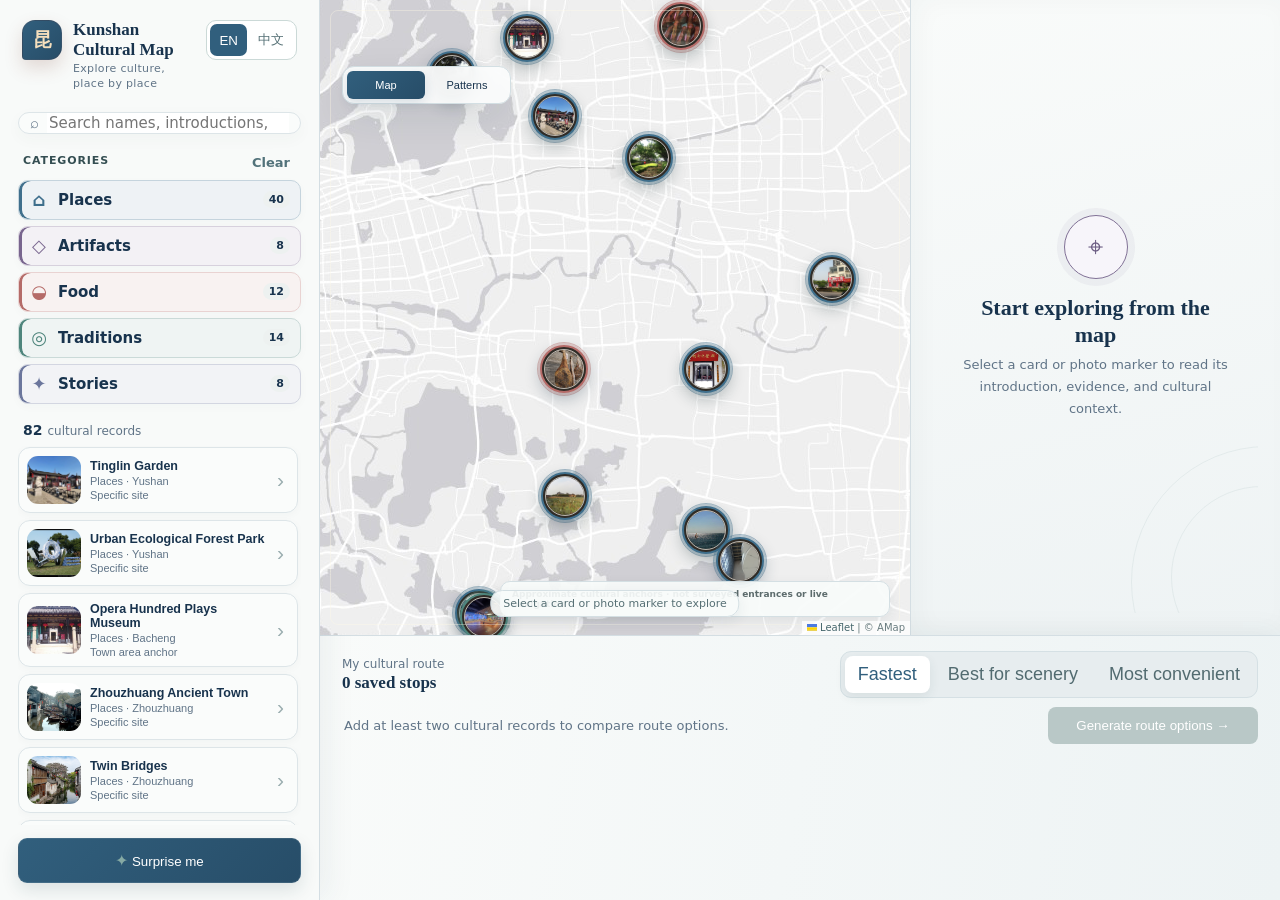
==== commit cb3c737c: "Improve cultural map routing, evidence, and interface" ====
--- a/map.html
+++ b/map.html
@@ -7,9 +7,10 @@
     <title>Kunshan Cultural Map</title>
     <link rel="icon" type="image/svg+xml" href="data:image/svg+xml,%3Csvg xmlns='http://www.w3.org/2000/svg' viewBox='0 0 64 64'%3E%3Cpath fill='%231c4d57' d='M8 11h48v42H8z'/%3E%3Cpath fill='%23f3b841' d='M16 21h32v5H16zm0 10h24v5H16zm0 10h32v5H16z'/%3E%3C/svg%3E" />
     <link rel="stylesheet" href="vendor/leaflet.css" />
-    <link rel="stylesheet" href="styles.css?v=cultural-polish-10" />
+    <link rel="stylesheet" href="styles.css?v=road-route-19" />
   </head>
   <body>
+    <a class="skip-link" href="#mainWorkspace">Skip to the visualization</a>
     <div class="app-shell">
       <aside class="sidebar" id="explorePanel" aria-label="Cultural discovery">
         <header class="brand"><a class="brand-mark" href="index.html" aria-label="Home">昆</a><div><strong id="brandTitle">Kunshan Cultural Map</strong><small id="brandSubtitle">Explore culture, place by place</small></div><div class="language-toggle" role="group" aria-label="Language"><button type="button" data-language="en">EN</button><button type="button" data-language="zh">中文</button></div></header>
@@ -21,19 +22,66 @@
         <button id="surpriseButton" class="surprise" type="button"><span>✦</span> Surprise me</button>
       </aside>
 
-      <main class="map-area">
+      <main class="map-area" id="mainWorkspace">
         <div class="map-toolbar"><span id="mapLabel" class="map-label"><i></i> Kunshan · Cultural discovery</span><div class="zoom-controls"><button id="zoomIn" aria-label="Zoom in">+</button><button id="zoomOut" aria-label="Zoom out">−</button><button id="resetMap" aria-label="Reset map">⌖</button></div></div>
         <div class="view-switch" role="group" aria-label="Visualization view"><button id="mapViewButton" type="button" aria-pressed="true">Map</button><button id="patternsViewButton" type="button" aria-pressed="false">Patterns</button></div>
-        <section id="patternsPanel" class="patterns-panel" hidden aria-label="Cultural patterns"><div class="patterns-intro"><h2 id="patternsTitle">Cultural patterns</h2><p id="patternsIntro">Compare categories and explore sourced cultural connections.</p></div><div class="patterns-grid"><div class="chart-card"><h3 id="chartTitle">Discoveries by category</h3><p id="chartHint">Select a bar to filter the map and list.</p><div id="categoryChart" class="category-chart"></div></div><div class="chart-card network-card"><h3 id="networkTitle">Cultural connections</h3><p id="networkHint">Select a node to see its story. Links come from the source dataset, not travel routes.</p><svg id="networkGraph" viewBox="0 0 600 390" role="img" aria-label="Network of related cultural discoveries"></svg><div id="networkLegend" class="network-legend"></div></div></div></section>
+        <section class="task-guide" aria-labelledby="taskGuideTitle">
+          <div class="task-guide-copy">
+            <span id="taskGuideEyebrow">ONE TASK · FIVE LINKED VIEWS</span>
+            <strong id="taskGuideTitle">Build an evidence-linked cultural route</strong>
+            <small id="taskGuideNote">Begin with an overview, inspect a documented connection, locate records, read their sources, then compare route heuristics.</small>
+          </div>
+          <div class="idiom-rail" role="group" aria-label="Five linked visualization views">
+            <button type="button" data-idiom="basic"><b>01</b><span id="idiomBasic">Overview</span></button>
+            <button type="button" data-idiom="network"><b>02</b><span id="idiomNetwork">Connections</span></button>
+            <button type="button" data-idiom="spatial" class="active"><b>03</b><span id="idiomSpatial">Places</span></button>
+            <button type="button" data-idiom="interactive"><b>04</b><span id="idiomInteractive">Inspect</span></button>
+            <button type="button" data-idiom="advanced"><b>05</b><span id="idiomAdvanced">Compare</span></button>
+          </div>
+        </section>
+        <section id="patternsPanel" class="patterns-panel" hidden aria-label="Cultural patterns">
+          <div class="patterns-intro"><h2 id="patternsTitle">Cultural patterns</h2><p id="patternsIntro">Compare categories and explore sourced cultural connections.</p></div>
+          <div class="patterns-grid">
+            <div class="chart-card basic-card" data-pattern-card="basic">
+              <div class="idiom-tag"><span>01</span><b id="basicTag">BASIC · OVERVIEW</b></div>
+              <h3 id="chartTitle">Discoveries by category</h3><p id="chartHint">Select a bar to filter the map and list.</p>
+              <div id="categoryChart" class="category-chart"></div>
+              <div class="coverage-summary" id="coverageSummary" aria-label="Dataset coverage summary"></div>
+              <p class="evidence-boundary" id="basicBoundary">Evidence boundary: counts describe this 82-record course dataset, not all cultural heritage in Kunshan.</p>
+            </div>
+            <div class="chart-card network-card" data-pattern-card="network">
+              <div class="idiom-tag"><span>02</span><b id="networkTag">NETWORK · DOCUMENTED LINKS</b></div>
+              <h3 id="networkTitle">Cultural connections</h3><p id="networkHint">Select a node to see its story. Links come from the source dataset, not travel routes.</p>
+              <svg id="networkGraph" viewBox="0 0 600 390" role="img" aria-label="Network of related cultural discoveries"></svg>
+              <div id="networkLegend" class="network-legend"></div>
+              <div id="networkInspector" class="network-inspector" aria-live="polite"></div>
+              <p class="evidence-boundary" id="networkBoundary">Evidence boundary: a line means one documented relationship in this dataset. Its length and position do not measure distance, strength, or causality.</p>
+            </div>
+          </div>
+          <section class="source-register-card" aria-labelledby="sourceRegisterTitle">
+            <div><h3 id="sourceRegisterTitle">Source register</h3><p id="sourceRegisterIntro">The factual source collections used by this prototype.</p></div>
+            <div id="sourceRegister" class="source-register"></div>
+          </section>
+        </section>
         <div id="mapViewport" class="map-viewport" aria-label="Interactive Kunshan map. Drag and zoom to explore." tabindex="0"></div>
+        <div id="routeJourneyAnimation" class="route-journey-animation" aria-hidden="true">
+          <div class="journey-wash"></div>
+          <div class="journey-card">
+            <div class="journey-scene"><i class="journey-bridge"></i><i class="journey-water"></i><i class="journey-boat">◆</i></div>
+            <div class="journey-copy"><span id="journeyEyebrow">ROUTE IN PROGRESS</span><strong id="journeyTitle">Tracing a route through Kunshan</strong><small id="journeyNote">Following roads between cultural places…</small></div>
+            <div class="journey-seal">昆山</div>
+          </div>
+        </div>
         <div id="mapHint" class="map-hint">Drag to explore · Scroll or use controls to zoom</div>
+        <div class="map-boundary" id="mapBoundary">Approximate cultural anchors · not surveyed entrances or live navigation</div>
+        <div id="interactionStatus" class="sr-only" role="status" aria-live="polite"></div>
       </main>
 
       <aside id="detailPanel" class="detail-panel" aria-live="polite"></aside>
       <section id="routePanel" class="route-panel" aria-label="Cultural route planning"></section>
     </div>
-    <script src="data.js"></script>
+    <script src="data.js?v=source-audit-17"></script>
     <script src="vendor/leaflet.js"></script>
-    <script src="app.js?v=clean-markers-8"></script>
+    <script src="app.js?v=route-animation-21"></script>
   </body>
 </html>
--- a/styles.css
+++ b/styles.css
@@ -38,3 +38,31 @@
 .map-area{box-shadow:inset 0 0 0 1px #213f4210}.map-area::after{content:"";position:absolute;z-index:450;inset:10px;border:1px solid #fff8e65c;border-radius:8px;pointer-events:none}.map-label{background:#fffdf4ed;border-color:#d7d2c5;padding:9px 13px}.map-label i{background:var(--seal);box-shadow:0 0 0 3px #a3433120}.zoom-controls{border-color:#d7d2c5}.zoom-controls button{background:#fffdf6;transition:.15s ease}.zoom-controls button:hover{background:#f0e8d8;color:var(--seal)}.view-switch{padding:4px;background:#fffdf6ed;border-color:#d7d2c5}.view-switch button{min-width:68px}.view-switch button[aria-pressed="true"]{background:linear-gradient(135deg,#255c63,#1b484f);box-shadow:0 4px 12px #1d4a5029}.map-hint{padding:6px 12px;border:1px solid #ded8ca;background:#fffdf1e8;box-shadow:0 5px 14px #203c4013}
 .detail-panel{border-left:1px solid #d8d3c8;background:linear-gradient(165deg,#fbf9f2,#f3f6f0);box-shadow:inset 8px 0 24px #25424708}.detail-empty{position:relative;overflow:hidden}.detail-empty::before,.detail-empty::after{content:"";position:absolute;border:1px solid #7193981d;border-radius:50%;pointer-events:none}.detail-empty::before{width:270px;height:270px;right:-145px;bottom:-105px}.detail-empty::after{width:180px;height:180px;right:-95px;bottom:-55px}.detail-empty>span{width:64px;height:64px;margin:0 auto;display:grid;place-items:center;border:1px solid #be955b;border-radius:50%;background:#fffaf0;color:#9f6841;box-shadow:0 0 0 7px #be955b12;font-size:27px}.detail-empty h2{font:600 22px/1.25 "Songti SC","STSong",Georgia,serif}.detail-empty p{max-width:265px;margin:auto}.detail-top{position:sticky;top:0;z-index:2;padding:2px 0 8px;background:linear-gradient(#fbf9f2 70%,transparent)}.detail-content h1{line-height:1.18}.practical{background:#edf3ed;border-color:#d7e0d8}.evidence,.relations{border-color:#ddd8cc}.relations button{background:#fffdf8;border-color:#e3ddd1}.save-button{box-shadow:0 8px 18px #1d4c5222;transition:.16s ease}.save-button:hover{transform:translateY(-1px)}
 .route-panel{padding:15px 22px;border-top:1px solid #d6d2c7;background:linear-gradient(100deg,#faf7ee,#eff4ee);box-shadow:0 -7px 25px #2340450a}.route-head strong{font-size:17px}.route-modes{border:1px solid #dce3dc;background:#e9efea}.route-mode{padding:8px 13px}.route-mode.active{color:#194e55;box-shadow:0 4px 11px #24444715}.generate{box-shadow:0 7px 16px #1d4b5120}.generate:disabled{box-shadow:none}.patterns-panel{background-color:#edf2ed}.patterns-intro h2{font-family:"Songti SC","STSong",Georgia,serif}.chart-card{border-color:#d9d6cb;box-shadow:0 14px 34px #233d3f0d}.chart-row:hover{background:#faf7ef}.network-card{background:radial-gradient(circle at 50% 42%,#fffef9,#f4f7f2)}
+
+/* Final-project evidence workspace: one task, five explicit linked representations. */
+.skip-link{position:fixed;left:16px;top:-80px;z-index:9999;padding:11px 16px;border-radius:10px;background:#153f46;color:#fff;font-weight:800;text-decoration:none}.skip-link:focus{top:16px}.sr-only{position:absolute!important;width:1px!important;height:1px!important;padding:0!important;margin:-1px!important;overflow:hidden!important;clip:rect(0,0,0,0)!important;white-space:nowrap!important;border:0!important}
+.task-guide{position:absolute;z-index:520;top:76px;left:22px;right:22px;display:grid;grid-template-columns:minmax(230px,1fr) minmax(440px,1.45fr);gap:18px;align-items:center;padding:14px 16px 14px 18px;border:1px solid #d6d1c3;border-radius:17px;background:#fffdf5f2;box-shadow:0 15px 40px #17343b1c;backdrop-filter:blur(15px)}
+.task-guide-copy{min-width:0}.task-guide-copy>span{display:block;margin-bottom:3px;color:#9f4935;font-size:9px;font-weight:850;letter-spacing:.14em}.task-guide-copy>strong{display:block;color:#173b41;font:650 16px/1.25 "Songti SC","STSong",Georgia,serif}.task-guide-copy>small{display:block;margin-top:4px;color:#627376;font-size:10px;line-height:1.35;white-space:nowrap;overflow:hidden;text-overflow:ellipsis}.idiom-rail{display:grid;grid-template-columns:repeat(5,minmax(66px,1fr));gap:6px}.idiom-rail button{min-width:0;padding:8px 7px;border:1px solid #ddd9ce;border-radius:11px;background:#faf8f1;color:#5a6e70;cursor:pointer;text-align:left;transition:.16s ease}.idiom-rail button b,.idiom-rail button span{display:block}.idiom-rail button b{color:#a26850;font-size:9px;letter-spacing:.08em}.idiom-rail button span{margin-top:2px;white-space:nowrap;overflow:hidden;text-overflow:ellipsis;font-size:10px;font-weight:800}.idiom-rail button:hover,.idiom-rail button:focus-visible{transform:translateY(-1px);border-color:#6e9195;outline:0;box-shadow:0 0 0 3px #2b687014}.idiom-rail button.active{border-color:#235c64;background:linear-gradient(135deg,#285f66,#183f46);color:#fff;box-shadow:0 7px 16px #19474e28}.idiom-rail button.active b{color:#f0c777}
+.map-viewport{padding-top:0}.map-boundary{position:absolute;z-index:480;right:20px;bottom:18px;max-width:390px;padding:7px 11px;border:1px solid #d9d4c7;border-radius:10px;background:#fffdf4eb;color:#5d6c6d;font-size:9px;font-weight:700;box-shadow:0 5px 14px #203c4013}.map-hint{bottom:18px}.patterns-panel{padding-top:150px}.patterns-intro{max-width:750px}.patterns-grid{align-items:start}.idiom-tag{display:flex;align-items:center;gap:8px;margin-bottom:13px;color:#8a6048;font-size:9px;letter-spacing:.1em}.idiom-tag span{display:grid;place-items:center;width:25px;height:25px;border:1px solid #caa272;border-radius:50%;font-weight:900}.idiom-tag b{font-size:9px}.evidence-boundary{margin:14px 0 0;padding:10px 12px;border-left:3px solid #b26b4f;border-radius:5px;background:#f7f0e7;color:#665f57;font-size:10px;line-height:1.45}.coverage-summary{display:grid;grid-template-columns:repeat(3,1fr);gap:7px;margin-top:16px}.coverage-summary span{padding:10px;border:1px solid #e2ddd1;border-radius:11px;background:#f7f5ed;color:#6c7472;font-size:9px}.coverage-summary b{display:block;margin-bottom:2px;color:#204b51;font:700 20px/1 Georgia,serif}.network-inspector{margin-top:10px;padding:11px;border:1px solid #e0dbce;border-radius:12px;background:#faf8f1}.network-inspector>b{display:block;margin-bottom:7px;color:#315158;font-size:10px;letter-spacing:.04em}.network-inspector button{display:grid;width:100%;grid-template-columns:minmax(0,1fr) auto minmax(0,1fr);gap:6px;align-items:center;padding:7px 8px;border:0;border-top:1px solid #ebe6da;background:transparent;color:#334f53;cursor:pointer;font-size:9px;text-align:left}.network-inspector button:first-of-type{border-top:0}.network-inspector button span:last-child{text-align:right}.network-inspector button i{color:#9c6449;font-style:normal;text-align:center}.network-inspector button:hover,.network-inspector button:focus-visible{background:#f1ece0;outline:2px solid #6f9296;outline-offset:-2px}.network-inspector p{margin:0;color:#6d7773;font-size:10px}.chart-card.is-focus{border-color:#3c747a;box-shadow:0 0 0 3px #2a687014,0 18px 38px #233d3f16}
+.route-comparison{grid-column:1/-1;margin-top:4px;padding:12px;border:1px solid #d9d5ca;border-radius:14px;background:#fffdf7}.route-comparison-title{display:flex;align-items:flex-start;justify-content:space-between;gap:18px;margin-bottom:10px}.route-comparison-title>b{color:#254e54;font-size:11px}.route-comparison-title small{max-width:610px;color:#727b78;font-size:9px;line-height:1.35;text-align:right}.route-comparison-grid{display:grid;grid-template-columns:repeat(3,1fr);gap:8px}.route-comparison-card{display:grid;grid-template-columns:1fr auto;gap:4px 10px;padding:10px;border:1px solid #e0dcd1;border-radius:11px;background:#faf8f2;color:#4e6264;cursor:pointer;text-align:left}.route-comparison-card>span{color:#a06045;font-size:8px;font-weight:850;letter-spacing:.08em;text-transform:uppercase}.route-comparison-card>strong{grid-column:1/-1;color:#224b51;font-size:10px}.route-comparison-card>.comparison-bar{grid-column:1/2;align-self:center;height:5px;border-radius:4px;background:#e2e5de;overflow:hidden}.comparison-bar i{display:block;height:100%;border-radius:4px;background:linear-gradient(90deg,#287078,#d1a14e)}.route-comparison-card>b{font-size:10px}.route-comparison-card>small{grid-column:1/-1;color:#727b78;font-size:8px;line-height:1.3}.route-comparison-card.active{border-color:#2c6a71;background:#edf4f1;box-shadow:0 0 0 2px #2d707811}.route-comparison-card:focus-visible{outline:3px solid #d7a756;outline-offset:2px}
+body[data-idiom="interactive"] .detail-panel,body[data-idiom="advanced"] .route-panel{box-shadow:inset 0 0 0 3px #c5914e,0 0 28px #5b43201c}body[data-idiom="advanced"] .route-panel{z-index:560}
+body[data-idiom="basic"] .app-shell,body[data-idiom="network"] .app-shell{grid-template-rows:1fr 0}body[data-idiom="basic"] .route-panel,body[data-idiom="network"] .route-panel{display:none}
+body[data-idiom="basic"] .leaflet-control-container,body[data-idiom="network"] .leaflet-control-container{display:none}
+button:focus-visible,a:focus-visible,input:focus-visible,[tabindex]:focus-visible{outline:3px solid #d69b42!important;outline-offset:3px}
+.view-switch{display:flex;top:66px;left:22px;z-index:575;padding:4px;border-radius:12px;background:#fffdf6f2}.view-switch button{min-width:78px;padding:8px 14px;font-size:11px}.task-guide{display:none}.patterns-panel{padding-top:116px}
+.cultural-marker{width:48px;height:48px}.cultural-marker.is-selected{width:64px;height:64px}.cultural-marker.is-selected .marker-photo{inset:4px}
+.image-verification{display:inline-flex!important;width:max-content;align-items:center;gap:5px;margin-top:8px;padding:5px 8px;border-radius:999px;font-size:9px!important;font-weight:800}.image-verification.verified{background:#e7f2e9;color:#2d6a46}.image-verification.review{background:#f7eee2;color:#8a5b35}
+@media(max-width:1250px){.patterns-panel{padding-top:116px}.route-comparison-grid{grid-template-columns:1fr}.route-comparison-title{display:block}.route-comparison-title small{display:block;margin-top:5px;text-align:left}}
+@media(max-width:900px){.view-switch{top:62px;left:12px}.patterns-panel{padding-top:110px}.map-boundary{display:none}}
+
+/* Porcelain blue / celadon / plum theme and uniform map markers. */
+:root{--ink:#18334d;--muted:#607487;--line:#d6e0e5;--paper:#f8faf9;--teal:#315f7d;--yellow:#86aaa4;--seal:#78658e;--soft:#eef3f4}
+body{background:#e8eef1}.app-shell{background:#edf2f4}.sidebar{border-color:#d4dee3;background:#f8faf9;box-shadow:8px 0 28px #233e5410}.brand-mark,.surprise,.save-button,.generate{background:linear-gradient(135deg,#315f7d,#274d68)}.search,.item-card,.filter{border-color:#dde5e8;background:#fbfcfcbf}.filter.active{background:color-mix(in srgb,var(--category) 9%,white)}.map-area{background:#dfeaec}.map-label,.zoom-controls button,.view-switch{background:#fbfcfcf2;border-color:#d3dfe3}.map-label i{background:#78658e;box-shadow:0 0 0 3px #78658e20}.zoom-controls button:hover{background:#e9f0f2;color:#315f7d}.view-switch button[aria-pressed="true"]{background:linear-gradient(135deg,#315f7d,#274d68);box-shadow:0 4px 12px #274d6829}.map-hint,.map-boundary{border-color:#d4dfe3;background:#f8fbfaeb}.detail-panel{border-color:#d4dee3;background:linear-gradient(165deg,#f9fbfa,#eef3f4)}.detail-top{background:linear-gradient(#f9fbfa 70%,transparent)}.detail-empty>span{border-color:#817196;background:#f7f5fa;color:#6c5d83;box-shadow:0 0 0 7px #78658e12}.practical{background:#edf3f4;border-color:#d6e1e4}.evidence,.relations{border-color:#d8e1e5}.relations button{background:#fbfcfc;border-color:#dce4e7}.route-panel{border-color:#d4dee3;background:linear-gradient(100deg,#f9fbfa,#edf3f4)}.route-modes{border-color:#d5e0e4;background:#e7edef}.route-mode.active{color:#315f7d}.patterns-panel{background:linear-gradient(145deg,#edf3f4,#e6eef0)}.chart-card,.route-comparison,.route-comparison-card{border-color:#d7e1e5;background:#fbfcfc}.network-card{background:radial-gradient(circle at 50% 42%,#fff,#f0f4f5)}.idiom-tag{color:#6d5d84}.idiom-tag span{border-color:#8a789e}.evidence-boundary{border-left-color:#78658e;background:#f2eff6;color:#5f5870}.coverage-summary span,.network-inspector{border-color:#d8e1e5;background:#f4f7f7}.coverage-summary b,.network-inspector>b,.route-comparison-title>b,.route-comparison-card>strong{color:#294f69}.network-inspector button i,.route-comparison-card>span{color:#75648b}.route-comparison-card.active{border-color:#4f7d91;background:#eaf1f4}.comparison-bar i{background:linear-gradient(90deg,#315f7d,#7aa69f)}button:focus-visible,a:focus-visible,input:focus-visible,[tabindex]:focus-visible{outline-color:#78658e!important}
+.cultural-marker,.cultural-marker.is-selected{width:48px!important;height:48px!important;padding:0;border-width:2px;box-shadow:0 0 0 2px color-mix(in srgb,var(--marker) 28%,transparent),0 6px 15px #20394d4c;transform:none!important}.cultural-marker.is-selected{box-shadow:0 0 0 3px #fff,0 0 0 6px var(--marker),0 7px 18px #20394d59}.cultural-marker.is-selected::after{inset:-5px}.cultural-marker.is-selected .marker-photo,.marker-photo{inset:3px}
+.source-link{display:grid!important;gap:2px}.source-link span{font-weight:700}.source-link small{color:#71818e;font-size:9px;line-height:1.35}.image-rights{display:block!important;margin-top:7px;padding:7px 9px;border-radius:8px;font-size:9px!important;line-height:1.45}.image-rights.known{background:#e8f2f0;color:#34675f}.image-rights.review{background:#f1eef5;color:#6b5b80}.image-verification.review{background:#f1eef5;color:#6b5b80}
+.source-register-card{margin-top:18px;padding:20px;border:1px solid #d7e1e5;border-radius:16px;background:#fbfcfc;box-shadow:0 12px 32px #233d3f0d}.source-register-card h3{margin:0;color:#294f69;font:650 18px/1.2 "Songti SC",Georgia,serif}.source-register-card>div>p{margin:6px 0 15px;color:#607487;font-size:11px;line-height:1.5}.source-register{display:grid;grid-template-columns:repeat(3,minmax(0,1fr));gap:8px}.source-register>a{display:grid;gap:4px;padding:10px 11px;border:1px solid #dde5e8;border-radius:10px;background:#f5f8f8;color:#294f69;text-decoration:none}.source-register>a:hover,.source-register>a:focus-visible{border-color:#6d8fa0;background:#fff}.source-register b{font-size:10px;line-height:1.35}.source-register span,.source-register small,.source-register em{font-size:8.5px;line-height:1.35}.source-register span{color:#526d7d}.source-register small{color:#6f6182}.source-register em{color:#7a878e;font-style:normal}.patterns-panel{padding-bottom:30px}
+.route-leg a{grid-column:2;color:#315f7d;font-size:9px;font-weight:750;text-decoration:none}.route-leg a:hover{text-decoration:underline}.route-warning{display:block;width:max-content;margin-top:4px;padding:4px 7px;border-radius:7px;background:#f3edf7;color:#6b5b80;font-size:9px}.route-caveat a{color:#315f7d;font-weight:700}.route-loading{grid-column:1/-1;display:flex;align-items:center;gap:8px;padding:9px 11px;border:1px solid #d7e1e5;border-radius:10px;background:#f3f7f8;color:#526d7d;font-size:10px}.route-loading i{width:13px;height:13px;border:2px solid #b9cbd3;border-top-color:#315f7d;border-radius:50%;animation:route-spin .8s linear infinite}@keyframes route-spin{to{transform:rotate(360deg)}}
+.route-journey-animation{position:absolute;inset:0;z-index:650;display:grid;place-items:center;pointer-events:none;visibility:hidden;opacity:0;transition:opacity .35s ease,visibility .35s}.route-journey-animation.is-loading,.route-journey-animation.is-complete{visibility:visible;opacity:1}.journey-wash{position:absolute;inset:0;background:radial-gradient(circle at 50% 45%,#eef5f2d9,#d9e8e8c7 48%,#c7d7dfbd);backdrop-filter:blur(5px)}.journey-card{position:relative;display:grid;grid-template-columns:150px minmax(210px,1fr) 54px;gap:20px;align-items:center;width:min(590px,calc(100% - 44px));padding:22px 25px;border:1px solid #b9cbd0;border-radius:22px;background:#fbfcf9e8;box-shadow:0 24px 70px #19384c2e;overflow:hidden}.journey-card::before{content:"";position:absolute;inset:0;background:linear-gradient(110deg,transparent 18%,#fff9 42%,transparent 62%);transform:translateX(-110%);animation:journey-shimmer 1.65s ease-in-out infinite}.journey-scene{position:relative;height:78px;overflow:hidden;border-radius:15px;background:linear-gradient(#dbe9e8 0 52%,#91b9c5 53% 100%)}.journey-bridge{position:absolute;left:15px;right:15px;top:28px;height:30px;border:7px solid #6e8190;border-bottom:0;border-radius:70px 70px 0 0;opacity:.78}.journey-water{position:absolute;left:-30%;right:-30%;bottom:8px;height:15px;background:repeating-radial-gradient(ellipse at 50% 100%,transparent 0 15px,#eef7f5b5 16px 18px,transparent 19px 30px);animation:journey-water 2.2s linear infinite}.journey-boat{position:absolute;left:7px;bottom:13px;color:#78658e;font-style:normal;font-size:19px;filter:drop-shadow(0 3px 2px #24445535);animation:journey-boat 1.9s ease-in-out infinite}.journey-copy{position:relative}.journey-copy span,.journey-copy strong,.journey-copy small{display:block}.journey-copy span{color:#78658e;font-size:9px;font-weight:850;letter-spacing:.14em}.journey-copy strong{margin-top:5px;color:#18334d;font:650 20px/1.25 "Songti SC","STSong",Georgia,serif}.journey-copy small{margin-top:7px;color:#607487;font-size:11px}.journey-seal{position:relative;display:grid;place-items:center;width:48px;height:48px;border:2px solid #78658e;border-radius:7px 7px 7px 2px;color:#78658e;font:700 14px/1.05 "Songti SC","STSong",serif;writing-mode:vertical-rl;letter-spacing:2px;transform:rotate(-4deg);animation:journey-seal 1.2s ease-in-out infinite}.route-journey-animation.is-complete .journey-card{animation:journey-finish .9s ease both}.route-journey-animation.is-complete .journey-seal{animation:journey-stamp .65s cubic-bezier(.2,.8,.2,1) both}@keyframes journey-shimmer{60%,100%{transform:translateX(110%)}}@keyframes journey-water{to{transform:translateX(30px)}}@keyframes journey-boat{0%{transform:translate(0,1px) rotate(-3deg)}50%{transform:translate(92px,-2px) rotate(2deg)}100%{transform:translate(0,1px) rotate(-3deg)}}@keyframes journey-seal{50%{transform:rotate(2deg) scale(.94)}}@keyframes journey-stamp{0%{transform:scale(1.8) rotate(-8deg);opacity:0}55%{transform:scale(.88) rotate(-4deg);opacity:1}100%{transform:scale(1) rotate(-4deg)}}@keyframes journey-finish{0%{box-shadow:0 24px 70px #19384c2e}45%{box-shadow:0 0 0 8px #86aaa42b,0 24px 70px #19384c2e}100%{box-shadow:0 24px 70px #19384c2e}}
+@media(max-width:720px){.journey-card{grid-template-columns:100px 1fr;padding:16px}.journey-scene{height:68px}.journey-seal{display:none}.journey-copy strong{font-size:16px}}
+@media(prefers-reduced-motion:reduce){.route-journey-animation,.journey-card::before,.journey-water,.journey-boat,.journey-seal{animation:none!important;transition:none!important}}
+@media(max-width:1100px){.source-register{grid-template-columns:repeat(2,minmax(0,1fr))}}@media(max-width:720px){.source-register{grid-template-columns:1fr}}
